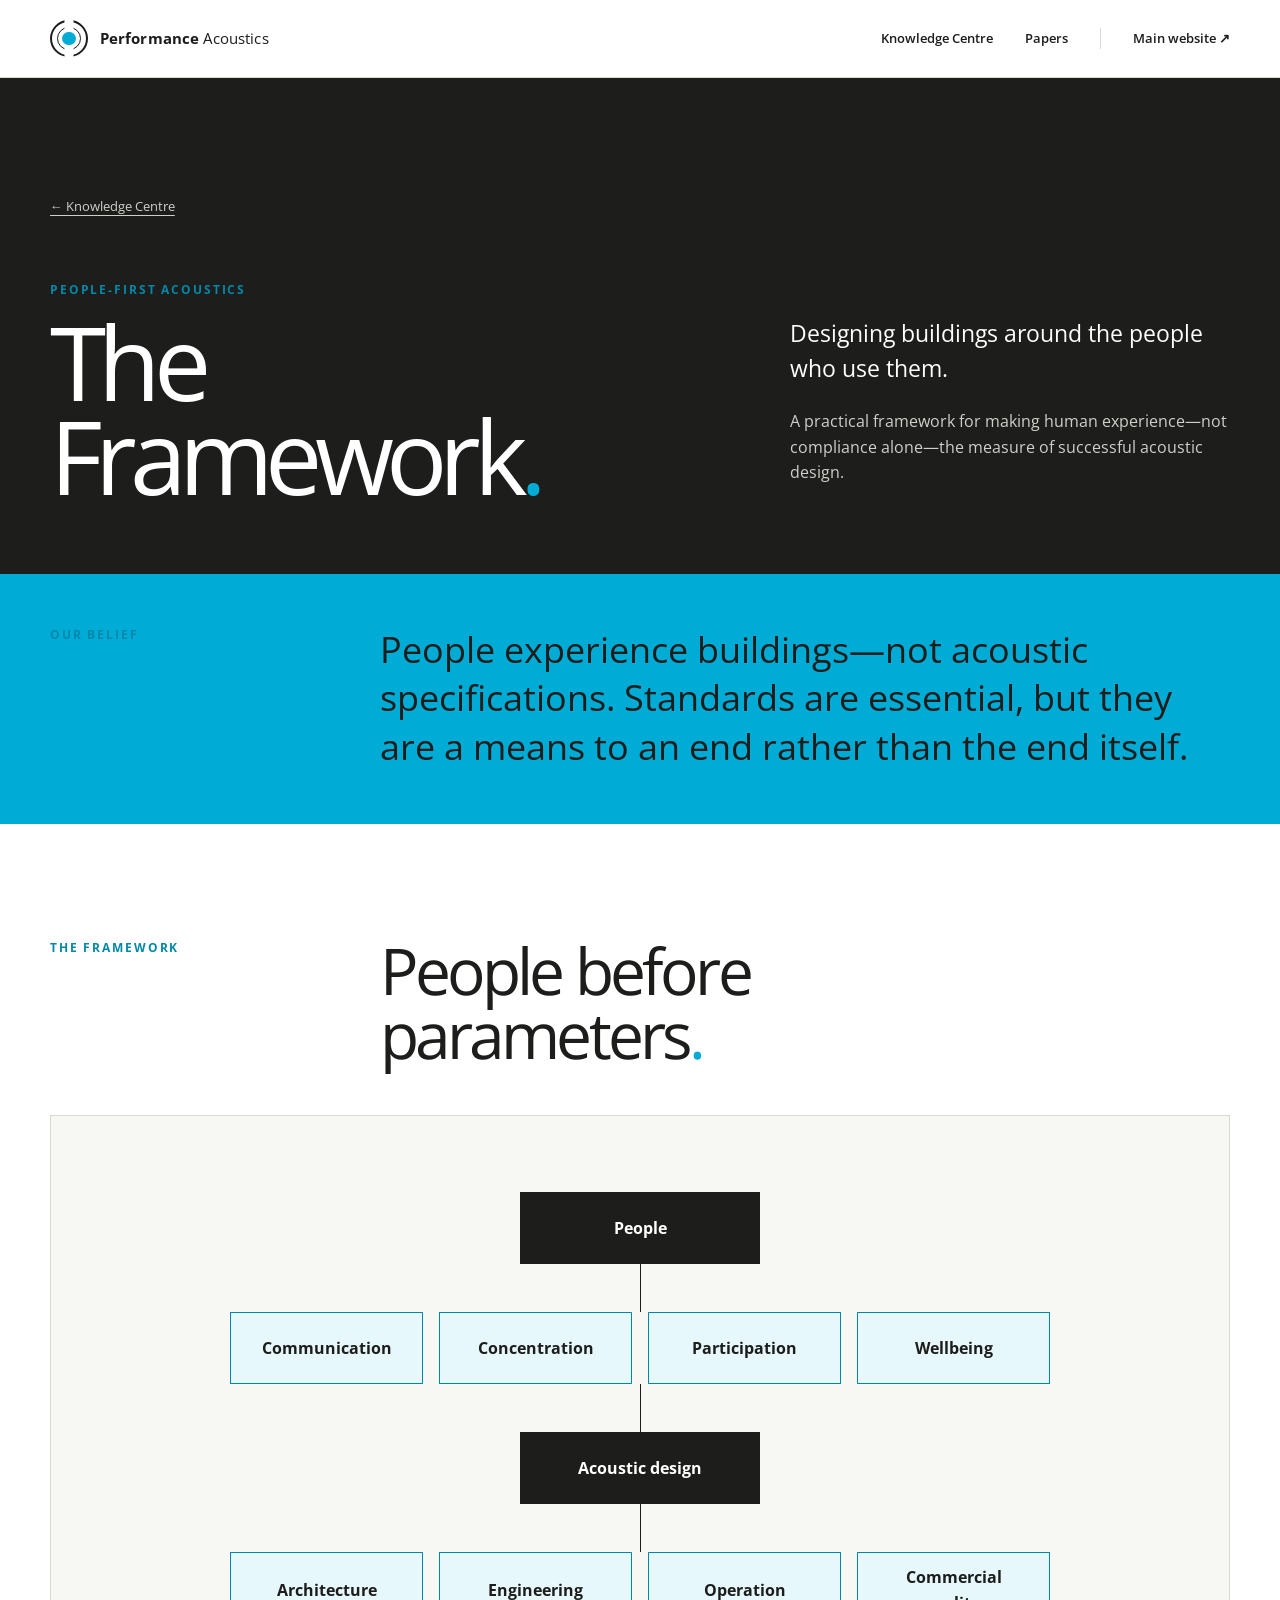
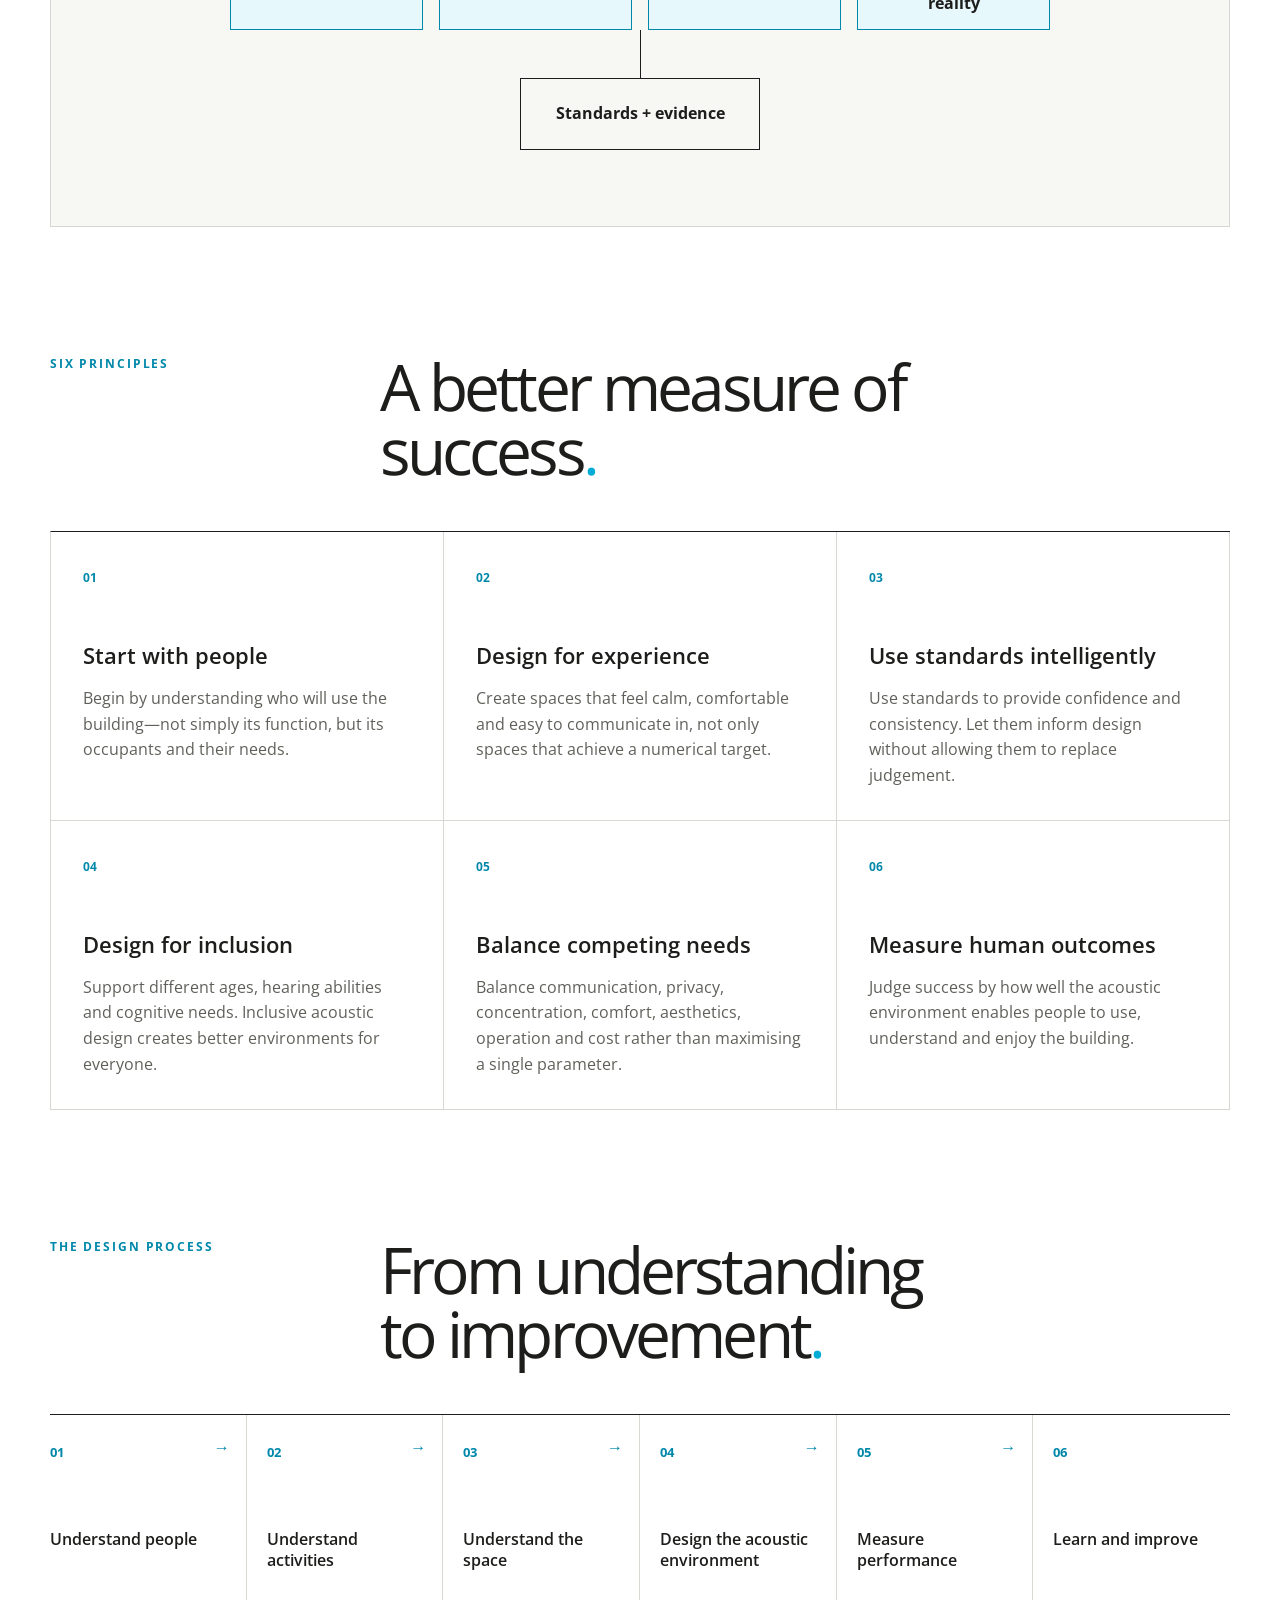
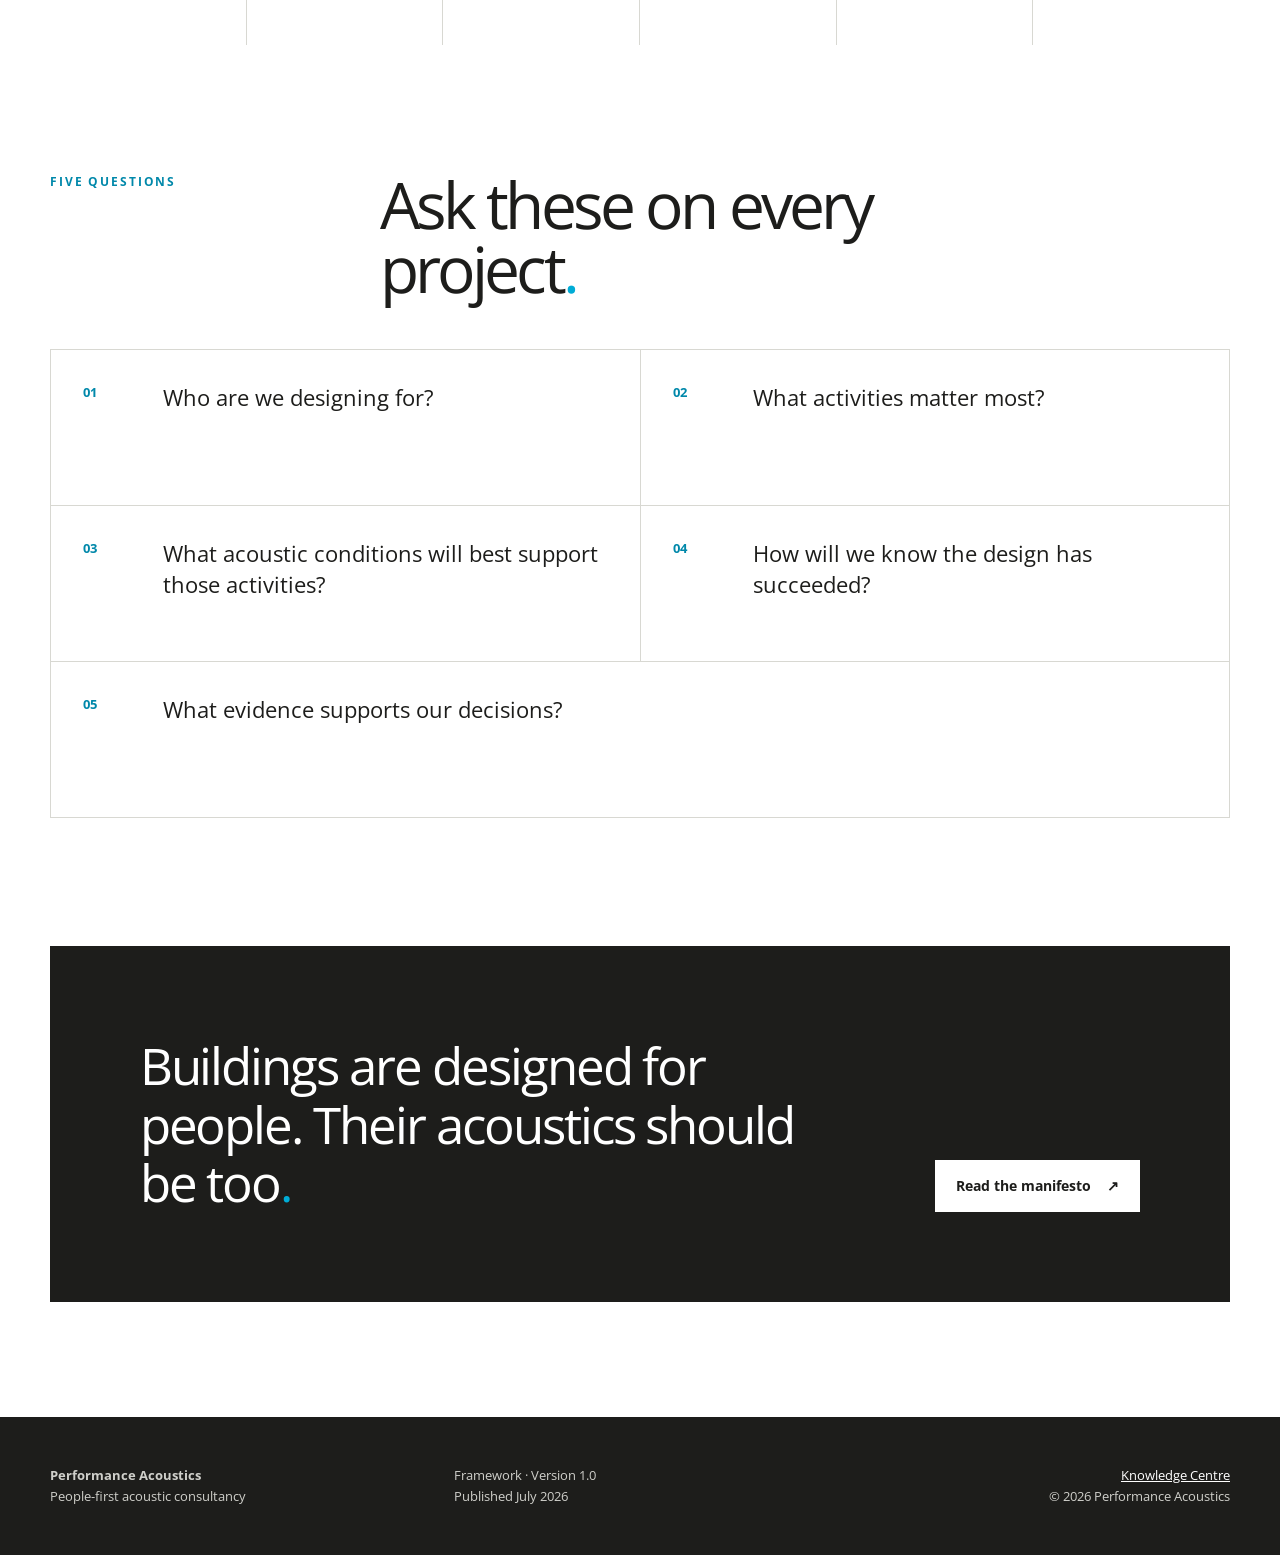
==== framework/index.html @ f6481c5f "Publish People-First Acoustics Framework" ====
<!doctype html>
<html lang="en-GB">
<head>
  <meta charset="utf-8">
  <meta name="viewport" content="width=device-width, initial-scale=1">
  <meta name="description" content="The People-First Acoustics Framework: a practical approach to designing acoustic environments around the people who use them.">
  <meta name="theme-color" content="#1d1d1b">
  <title>The People-First Acoustics Framework | Performance Acoustics</title>
  <link rel="preconnect" href="https://fonts.googleapis.com">
  <link rel="preconnect" href="https://fonts.gstatic.com" crossorigin>
  <link href="https://fonts.googleapis.com/css2?family=Open+Sans:wght@400;500;600;700&display=swap" rel="stylesheet">
  <link rel="stylesheet" href="../styles.css">
</head>
<body class="framework-page">
  <a class="skip-link" href="#main">Skip to content</a>
  <header class="site-header">
    <a class="brand" href="../" aria-label="Performance Acoustics Knowledge Centre home">
      <span class="brand-symbol" aria-hidden="true"><i></i></span>
      <span><strong>Performance</strong> Acoustics</span>
    </a>
    <nav aria-label="Primary navigation">
      <a href="../">Knowledge Centre</a>
      <a href="../#papers">Papers</a>
      <a class="external-link" href="https://performanceacoustics.com">Main website <span aria-hidden="true">↗</span></a>
    </nav>
  </header>

  <main id="main">
    <section class="framework-hero">
      <div class="wrap">
        <a class="breadcrumb" href="../">← Knowledge Centre</a>
        <div class="framework-hero-grid">
          <div>
            <p class="kicker">People-First Acoustics</p>
            <h1>The Framework<span class="accent-dot">.</span></h1>
          </div>
          <div class="framework-hero-copy">
            <p class="lead">Designing buildings around the people who use them.</p>
            <p>A practical framework for making human experience—not compliance alone—the measure of successful acoustic design.</p>
          </div>
        </div>
      </div>
    </section>

    <section class="belief-strip" aria-labelledby="belief-title">
      <div class="wrap">
        <p class="section-label" id="belief-title">Our belief</p>
        <p class="lead">People experience buildings—not acoustic specifications. Standards are essential, but they are a means to an end rather than the end itself.</p>
      </div>
    </section>

    <div class="framework-main wrap">
      <section class="framework-section" aria-labelledby="framework-map-title">
        <div class="framework-section-heading">
          <p class="section-label">The framework</p>
          <h2 id="framework-map-title">People before parameters<span class="accent-dot">.</span></h2>
        </div>
        <div class="framework-map" role="img" aria-label="People inform four human outcomes: communication, concentration, participation and wellbeing. Acoustic design aligns architecture, engineering and operation, supported by standards and evidence.">
          <div class="map-node primary">People</div>
          <div class="map-line"></div>
          <div class="map-outcomes">
            <div class="map-node">Communication</div>
            <div class="map-node">Concentration</div>
            <div class="map-node">Participation</div>
            <div class="map-node">Wellbeing</div>
          </div>
          <div class="map-line"></div>
          <div class="map-node primary">Acoustic design</div>
          <div class="map-line"></div>
          <div class="map-outcomes">
            <div class="map-node">Architecture</div>
            <div class="map-node">Engineering</div>
            <div class="map-node">Operation</div>
            <div class="map-node">Commercial reality</div>
          </div>
          <div class="map-line"></div>
          <div class="map-node evidence">Standards + evidence</div>
        </div>
      </section>

      <section class="framework-section" aria-labelledby="principles-title">
        <div class="framework-section-heading">
          <p class="section-label">Six principles</p>
          <h2 id="principles-title">A better measure of success<span class="accent-dot">.</span></h2>
        </div>
        <div class="principles-grid">
          <article class="principle"><span class="principle-number">01</span><h3>Start with people</h3><p>Begin by understanding who will use the building—not simply its function, but its occupants and their needs.</p></article>
          <article class="principle"><span class="principle-number">02</span><h3>Design for experience</h3><p>Create spaces that feel calm, comfortable and easy to communicate in, not only spaces that achieve a numerical target.</p></article>
          <article class="principle"><span class="principle-number">03</span><h3>Use standards intelligently</h3><p>Use standards to provide confidence and consistency. Let them inform design without allowing them to replace judgement.</p></article>
          <article class="principle"><span class="principle-number">04</span><h3>Design for inclusion</h3><p>Support different ages, hearing abilities and cognitive needs. Inclusive acoustic design creates better environments for everyone.</p></article>
          <article class="principle"><span class="principle-number">05</span><h3>Balance competing needs</h3><p>Balance communication, privacy, concentration, comfort, aesthetics, operation and cost rather than maximising a single parameter.</p></article>
          <article class="principle"><span class="principle-number">06</span><h3>Measure human outcomes</h3><p>Judge success by how well the acoustic environment enables people to use, understand and enjoy the building.</p></article>
        </div>
      </section>

      <section class="framework-section" aria-labelledby="process-title">
        <div class="framework-section-heading">
          <p class="section-label">The design process</p>
          <h2 id="process-title">From understanding to improvement<span class="accent-dot">.</span></h2>
        </div>
        <div class="process-list">
          <div class="process-step"><small>01</small><p>Understand people</p></div>
          <div class="process-step"><small>02</small><p>Understand activities</p></div>
          <div class="process-step"><small>03</small><p>Understand the space</p></div>
          <div class="process-step"><small>04</small><p>Design the acoustic environment</p></div>
          <div class="process-step"><small>05</small><p>Measure performance</p></div>
          <div class="process-step"><small>06</small><p>Learn and improve</p></div>
        </div>
      </section>

      <section class="framework-section" aria-labelledby="questions-title">
        <div class="framework-section-heading">
          <p class="section-label">Five questions</p>
          <h2 id="questions-title">Ask these on every project<span class="accent-dot">.</span></h2>
        </div>
        <div class="questions">
          <article class="question"><p>Who are we designing for?</p></article>
          <article class="question"><p>What activities matter most?</p></article>
          <article class="question"><p>What acoustic conditions will best support those activities?</p></article>
          <article class="question"><p>How will we know the design has succeeded?</p></article>
          <article class="question"><p>What evidence supports our decisions?</p></article>
        </div>
      </section>

      <section class="closing-callout">
        <blockquote>Buildings are designed for people. Their acoustics should be too<span class="accent-dot">.</span></blockquote>
        <a class="button button-light" href="../The-People-First-Acoustics-Manifesto.pdf">Read the manifesto <span aria-hidden="true">↗</span></a>
      </section>
    </div>
  </main>

  <footer class="site-footer">
    <div class="wrap footer-grid">
      <p><strong>Performance Acoustics</strong><br>People-first acoustic consultancy</p>
      <p>Framework · Version 1.0<br>Published July 2026</p>
      <p><a href="../">Knowledge Centre</a><br>© <span id="year">2026</span> Performance Acoustics</p>
    </div>
  </footer>
  <script>document.getElementById('year').textContent = new Date().getFullYear();</script>
</body>
</html>
---- styles.css ----
:root {
  --ink: #1d1d1b;
  --cyan: #00acd6;
  --cyan-dark: #0088aa;
  --paper: #f7f7f4;
  --white: #fff;
  --muted: #60605b;
  --line: #d8d8d2;
  --soft-cyan: #e7f8fc;
  --max: 1180px;
}

* { box-sizing: border-box; }
html { scroll-behavior: smooth; }
body { margin: 0; background: var(--paper); color: var(--ink); font-family: "Open Sans", Arial, sans-serif; line-height: 1.6; -webkit-font-smoothing: antialiased; }
a { color: inherit; }
a:focus-visible { outline: 3px solid var(--cyan); outline-offset: 4px; }
.skip-link { position: fixed; z-index: 20; top: .75rem; left: .75rem; padding: .65rem 1rem; background: var(--white); transform: translateY(-200%); }
.skip-link:focus { transform: none; }
.wrap { width: min(calc(100% - 3rem), var(--max)); margin-inline: auto; }
.accent-dot { color: var(--cyan); }
.kicker, .section-label { margin: 0 0 1rem; color: var(--cyan-dark); font-size: .73rem; font-weight: 700; letter-spacing: .16em; text-transform: uppercase; }
.section-label-light { color: #5ee4ff; }
.lead { font-size: clamp(1.15rem, 2vw, 1.45rem); line-height: 1.5; }

.site-header { display: flex; align-items: center; justify-content: space-between; gap: 2rem; min-height: 78px; padding: 0 max(1.5rem, calc((100vw - var(--max)) / 2)); background: var(--white); border-bottom: 1px solid var(--line); }
.brand { display: inline-flex; align-items: center; gap: .75rem; font-size: .95rem; letter-spacing: .01em; text-decoration: none; }
.brand-symbol { position: relative; display: block; width: 2.35rem; height: 2.35rem; border: 2px solid var(--ink); border-radius: 50%; }
.brand-symbol::before, .brand-symbol::after { content: ""; position: absolute; border: 1px solid var(--ink); border-radius: 50%; inset: 5px; }
.brand-symbol::after { inset: 10px; background: var(--cyan); border: 0; }
.brand-symbol i { position: absolute; left: 50%; top: -4px; bottom: -4px; width: 9px; background: var(--white); transform: translateX(-50%); }
.site-header nav { display: flex; align-items: center; gap: 2rem; font-size: .84rem; font-weight: 600; }
.site-header nav a { text-decoration: none; }
.site-header nav a:hover { color: var(--cyan-dark); }
.external-link { padding-left: 2rem; border-left: 1px solid var(--line); }

.home-hero { position: relative; overflow: hidden; min-height: 610px; padding: clamp(5rem, 10vw, 9rem) max(1.5rem, calc((100vw - var(--max)) / 2)); background: var(--ink); color: var(--white); }
.hero-grid { position: relative; z-index: 2; display: grid; grid-template-columns: 1.15fr .85fr; align-items: end; gap: clamp(3rem, 8vw, 9rem); }
.home-hero .kicker { color: #5ee4ff; }
.home-hero h1 { margin: 0; font-size: clamp(4rem, 9vw, 8.6rem); font-weight: 400; letter-spacing: -.075em; line-height: .88; }
.hero-intro { max-width: 34rem; padding-bottom: .5rem; color: #cfcfca; }
.hero-intro .lead { color: var(--white); }
.sound-rings { position: absolute; right: -15rem; top: 50%; width: 42rem; height: 42rem; transform: translateY(-50%); opacity: .18; }
.sound-rings i { position: absolute; inset: 0; border: 1px solid var(--cyan); border-radius: 50%; }
.sound-rings i:nth-child(2) { inset: 5rem; }.sound-rings i:nth-child(3) { inset: 10rem; }.sound-rings i:nth-child(4) { inset: 15rem; background: var(--cyan); }

.statement-section, .papers-section { padding-block: clamp(5rem, 10vw, 9rem); }
.statement-grid { display: grid; grid-template-columns: .95fr 1.05fr; gap: clamp(3rem, 9vw, 10rem); align-items: start; }
.statement-grid h2, .section-heading-row h2 { margin: 0; font-size: clamp(3rem, 6vw, 5.8rem); font-weight: 400; letter-spacing: -.065em; line-height: .96; }
.statement-grid > div { max-width: 37rem; }

.section-dark { background: var(--ink); color: var(--white); }
.framework-promo { overflow: hidden; padding-block: clamp(5rem, 9vw, 8rem); }
.framework-promo-grid { display: grid; grid-template-columns: 1fr 1fr; gap: clamp(3rem, 8vw, 8rem); align-items: center; }
.framework-promo h2 { margin: 0 0 1.5rem; font-size: clamp(2.8rem, 5.5vw, 5.1rem); font-weight: 400; letter-spacing: -.06em; line-height: .96; }
.framework-promo .lead { max-width: 34rem; color: #d4d4cf; }
.button { display: inline-flex; align-items: center; gap: 1rem; margin-top: 1.25rem; padding: .9rem 1.25rem; border: 1px solid var(--ink); background: var(--ink); color: var(--white); font-size: .86rem; font-weight: 700; text-decoration: none; transition: .18s ease; }
.button:hover { background: var(--cyan); border-color: var(--cyan); color: var(--ink); }
.button-light { border-color: var(--white); background: var(--white); color: var(--ink); }
.mini-framework { display: flex; flex-direction: column; align-items: center; min-height: 390px; justify-content: center; }
.mini-person, .mini-evidence { display: grid; place-items: center; min-width: 12rem; min-height: 4rem; border: 1px solid var(--cyan); font-weight: 700; text-transform: uppercase; letter-spacing: .12em; font-size: .75rem; }
.mini-person { background: var(--cyan); color: var(--ink); }
.mini-line { width: 1px; height: 3rem; background: var(--cyan); }
.mini-outcomes { display: grid; grid-template-columns: 1fr 1fr; gap: 1px; background: var(--cyan); border: 1px solid var(--cyan); }
.mini-outcomes span { display: grid; min-width: 10rem; min-height: 4.5rem; place-items: center; padding: .5rem; background: var(--ink); font-size: .8rem; }

.section-heading-row { display: grid; grid-template-columns: 1fr .65fr; align-items: end; gap: 3rem; margin-bottom: 4rem; }
.section-heading-row > p { margin: 0; color: var(--muted); }
.paper-card { display: grid; grid-template-columns: .75fr 1.25fr; min-height: 610px; background: var(--white); border: 1px solid var(--line); }
.paper-cover { position: relative; display: flex; flex-direction: column; min-height: 100%; padding: clamp(2rem, 4vw, 3.5rem); background: #f2f2ed; border-right: 1px solid var(--line); }
.paper-series { font-size: .68rem; font-weight: 700; letter-spacing: .16em; text-transform: uppercase; }
.paper-number { margin-top: clamp(4rem, 8vw, 7rem); color: var(--cyan); font-size: clamp(4rem, 8vw, 7rem); font-weight: 400; line-height: 1; }
.paper-cover-title { margin-top: 1.5rem; font-size: clamp(1.6rem, 3vw, 2.6rem); line-height: 1.08; }
.paper-cover-meta { margin-top: auto; color: var(--muted); font-size: .75rem; }
.publisher-mark { position: absolute; right: 2.5rem; bottom: 2.9rem; display: grid; width: 1.8rem; height: 1.8rem; place-items: center; border: 1px solid var(--ink); border-radius: 50%; }
.publisher-mark i { width: .45rem; height: .45rem; background: var(--cyan); border-radius: 50%; }
.paper-copy { display: flex; flex-direction: column; align-items: flex-start; justify-content: center; padding: clamp(2.5rem, 7vw, 7rem); }
.paper-copy h3 { max-width: 12ch; margin: 0 0 1.5rem; font-size: clamp(2.4rem, 5vw, 4.8rem); font-weight: 400; letter-spacing: -.06em; line-height: .98; }
.paper-copy p { max-width: 39rem; color: var(--muted); }
.paper-copy .lead { color: var(--ink); }
.coming-row { display: grid; grid-template-columns: repeat(3, 1fr); margin-top: 2rem; border-top: 1px solid var(--ink); }
.coming-row article { min-height: 180px; padding: 1.5rem 1.5rem 1.5rem 0; border-right: 1px solid var(--line); }
.coming-row article + article { padding-left: 1.5rem; }
.coming-row article:last-child { border-right: 0; }
.coming-row span { color: var(--cyan-dark); font-size: .78rem; font-weight: 700; }
.coming-row p { max-width: 16rem; margin: 2.6rem 0 .5rem; font-size: 1.15rem; line-height: 1.3; }
.coming-row small { color: var(--muted); }

.site-footer { padding-block: 3rem; background: var(--ink); color: #cfcfca; font-size: .82rem; }
.footer-grid { display: grid; grid-template-columns: 1fr 1fr 1fr; gap: 2rem; }
.footer-grid p { margin: 0; }.footer-grid p:last-child { text-align: right; }.footer-grid a { color: var(--white); }

/* Framework */
.framework-page { background: var(--white); }
.framework-hero { padding: clamp(4.5rem, 9vw, 8rem) 0 4.5rem; background: var(--ink); color: var(--white); }
.breadcrumb { display: inline-block; margin-bottom: 4rem; color: #cfcfca; font-size: .8rem; text-underline-offset: .3em; }
.framework-hero-grid { display: grid; grid-template-columns: 1.2fr .8fr; gap: 5rem; align-items: end; }
.framework-hero h1 { max-width: 12ch; margin: 0; font-size: clamp(3.6rem, 8vw, 7.8rem); font-weight: 400; letter-spacing: -.075em; line-height: .91; }
.framework-hero-copy { max-width: 31rem; color: #cfcfca; }
.framework-hero-copy .lead { color: var(--white); }
.belief-strip { padding-block: 3.25rem; background: var(--cyan); color: var(--ink); }
.belief-strip .wrap { display: grid; grid-template-columns: .35fr 1fr; gap: 2rem; align-items: start; }
.belief-strip p { margin: 0; }.belief-strip .lead { max-width: 54rem; font-size: clamp(1.4rem, 3vw, 2.25rem); line-height: 1.35; }
.framework-main { padding-block: clamp(4.5rem, 9vw, 8rem); }
.framework-section { margin-bottom: clamp(5rem, 10vw, 9rem); }
.framework-section-heading { display: grid; grid-template-columns: .35fr 1fr; gap: 2rem; margin-bottom: 3rem; }
.framework-section-heading h2 { max-width: 16ch; margin: 0; font-size: clamp(2.6rem, 5vw, 4.8rem); font-weight: 400; letter-spacing: -.06em; line-height: 1; }
.framework-map { display: grid; justify-items: center; padding: clamp(2rem, 6vw, 5rem); border: 1px solid var(--line); background: var(--paper); }
.map-node { display: grid; min-height: 4.5rem; place-items: center; padding: .75rem 1.5rem; border: 1px solid var(--ink); text-align: center; font-weight: 700; }
.map-node.primary { min-width: 15rem; background: var(--ink); color: var(--white); }
.map-node.evidence { min-width: 15rem; }
.map-line { width: 1px; height: 3rem; background: var(--ink); }
.map-outcomes { display: grid; grid-template-columns: repeat(4, 1fr); width: 100%; max-width: 820px; gap: 1rem; }
.map-outcomes .map-node { border-color: var(--cyan-dark); background: var(--soft-cyan); }
.principles-grid { display: grid; grid-template-columns: repeat(3, 1fr); border-top: 1px solid var(--ink); border-left: 1px solid var(--line); }
.principle { min-height: 270px; padding: 2rem; border-right: 1px solid var(--line); border-bottom: 1px solid var(--line); }
.principle-number { color: var(--cyan-dark); font-size: .75rem; font-weight: 700; }
.principle h3 { margin: 3rem 0 .75rem; font-size: 1.4rem; font-weight: 600; }
.principle p { margin: 0; color: var(--muted); }
.process-list { display: grid; grid-template-columns: repeat(6, 1fr); border-top: 1px solid var(--ink); }
.process-step { position: relative; min-height: 230px; padding: 1.5rem 1.25rem 1.5rem 0; border-right: 1px solid var(--line); }
.process-step + .process-step { padding-left: 1.25rem; }
.process-step:last-child { border-right: 0; }
.process-step small { color: var(--cyan-dark); font-weight: 700; }
.process-step p { margin: 4rem 0 0; font-weight: 600; line-height: 1.35; }
.process-step:not(:last-child)::after { content: "→"; position: absolute; top: 1.25rem; right: 1rem; color: var(--cyan-dark); }
.questions { counter-reset: question; display: grid; grid-template-columns: 1fr 1fr; gap: 1px; background: var(--line); border: 1px solid var(--line); }
.question { counter-increment: question; display: grid; grid-template-columns: 4rem 1fr; gap: 1rem; min-height: 155px; padding: 2rem; background: var(--white); align-items: start; }
.question::before { content: "0" counter(question); color: var(--cyan-dark); font-size: .8rem; font-weight: 700; }
.question p { margin: 0; font-size: clamp(1.1rem, 2vw, 1.4rem); line-height: 1.4; }
.question:last-child { grid-column: 1 / -1; }
.closing-callout { display: grid; grid-template-columns: 1fr .4fr; gap: 4rem; padding: clamp(3rem, 7vw, 6rem); background: var(--ink); color: var(--white); align-items: end; }
.closing-callout blockquote { margin: 0; font-size: clamp(2rem, 4vw, 4rem); line-height: 1.15; letter-spacing: -.04em; }
.closing-callout .button { justify-self: end; }

@media (max-width: 820px) {
  .site-header { align-items: flex-start; flex-direction: column; padding-block: 1.2rem; }
  .site-header nav { width: 100%; gap: 1.2rem; }.external-link { margin-left: auto; padding-left: 1.2rem; }
  .hero-grid, .statement-grid, .framework-promo-grid, .section-heading-row, .paper-card, .framework-hero-grid, .belief-strip .wrap, .framework-section-heading, .closing-callout { grid-template-columns: 1fr; }
  .home-hero { min-height: 560px; }.sound-rings { right: -26rem; }
  .mini-framework { min-height: 330px; }
  .paper-cover { min-height: 570px; border-right: 0; border-bottom: 1px solid var(--line); }
  .principles-grid { grid-template-columns: 1fr 1fr; }
  .process-list { grid-template-columns: 1fr 1fr; }
  .process-step { border-bottom: 1px solid var(--line); }
  .map-outcomes { grid-template-columns: 1fr 1fr; }
  .closing-callout .button { justify-self: start; }
}

@media (max-width: 560px) {
  .wrap { width: min(calc(100% - 2rem), var(--max)); }
  .site-header nav { flex-wrap: wrap; }.external-link { width: 100%; margin-left: 0; padding: .75rem 0 0; border-left: 0; border-top: 1px solid var(--line); }
  .home-hero h1 { font-size: 3.7rem; }
  .coming-row, .footer-grid, .principles-grid, .process-list, .questions { grid-template-columns: 1fr; }
  .coming-row article { min-height: auto; padding: 1.5rem 0; border-right: 0; border-bottom: 1px solid var(--line); }.coming-row article + article { padding-left: 0; }
  .footer-grid p:last-child { text-align: left; }
  .mini-outcomes { grid-template-columns: 1fr; }
  .mini-outcomes span { min-width: 13rem; }
  .map-outcomes { grid-template-columns: 1fr; }
  .question:last-child { grid-column: auto; }
}

@media (prefers-reduced-motion: reduce) { html { scroll-behavior: auto; } *, *::before, *::after { transition: none !important; } }
@media print { .site-header, .site-footer, .button, .breadcrumb { display: none; } .framework-hero, .belief-strip, .closing-callout { print-color-adjust: exact; -webkit-print-color-adjust: exact; } }
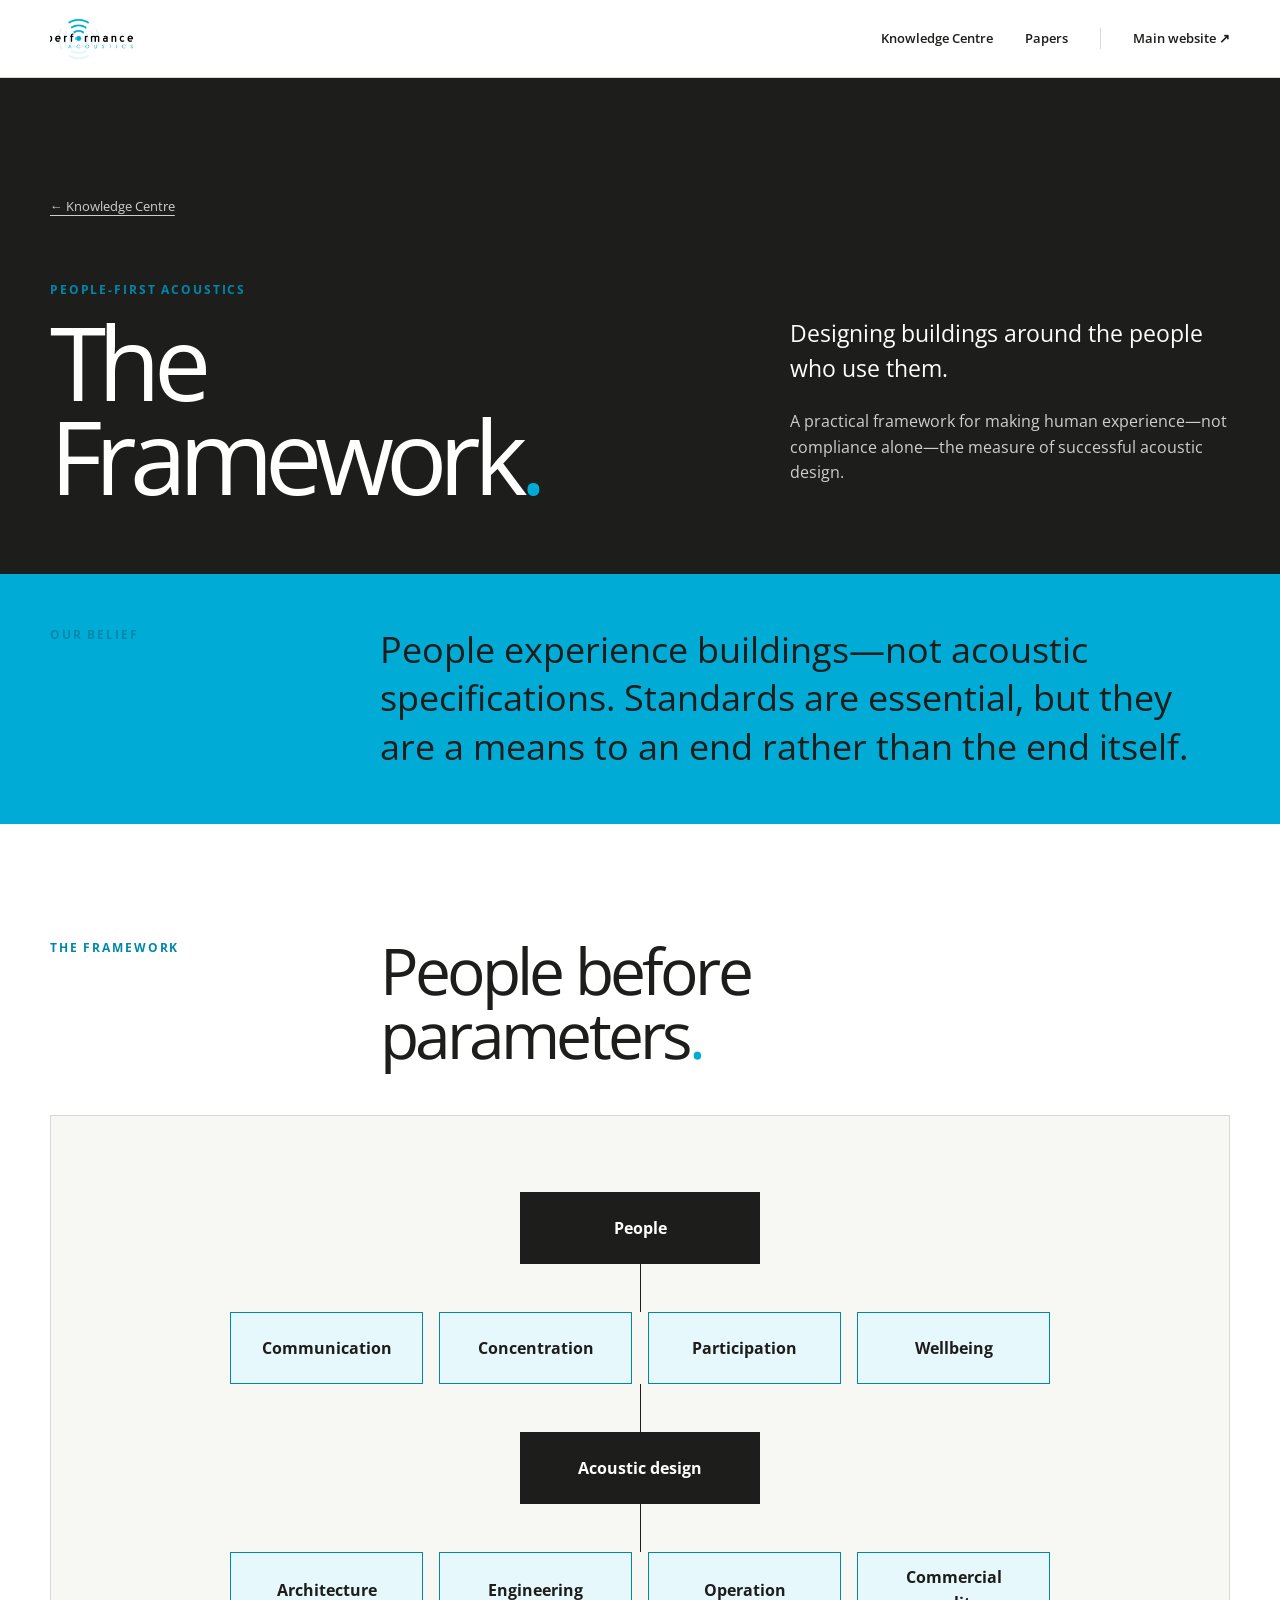
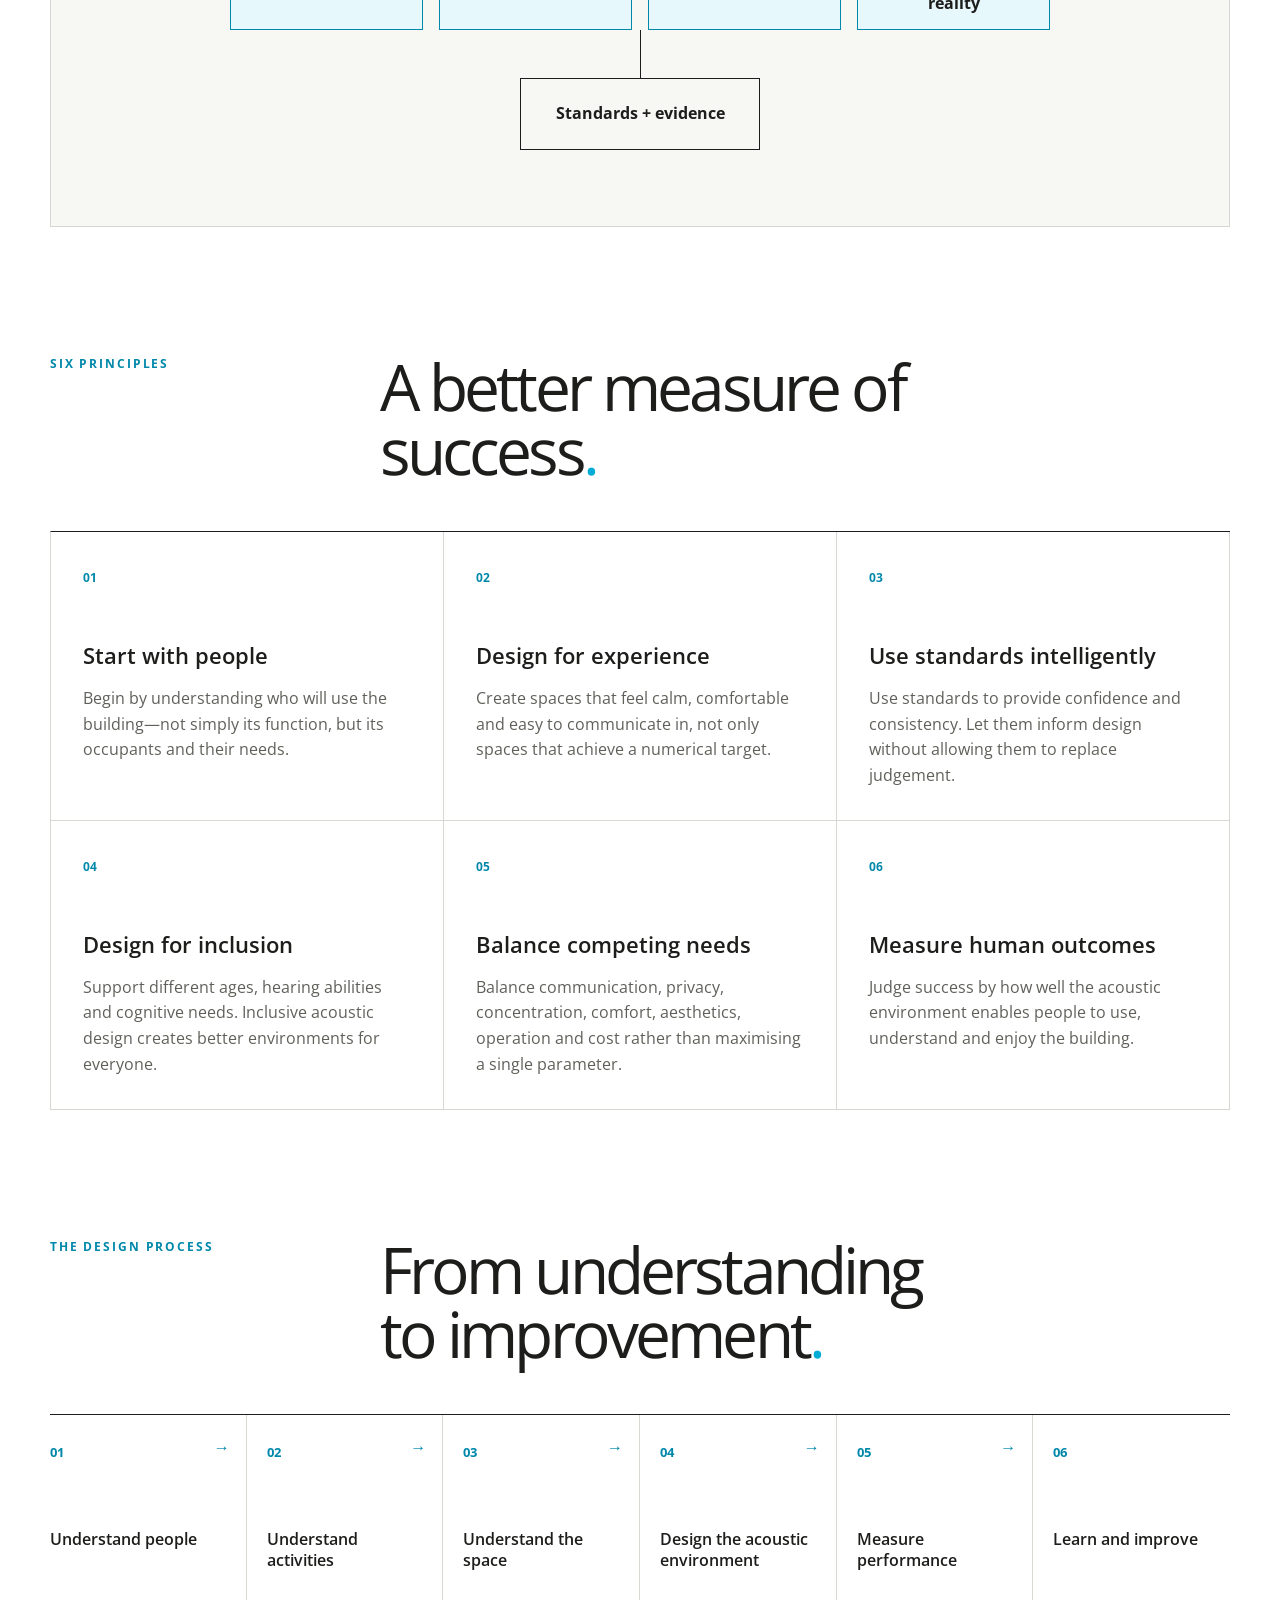
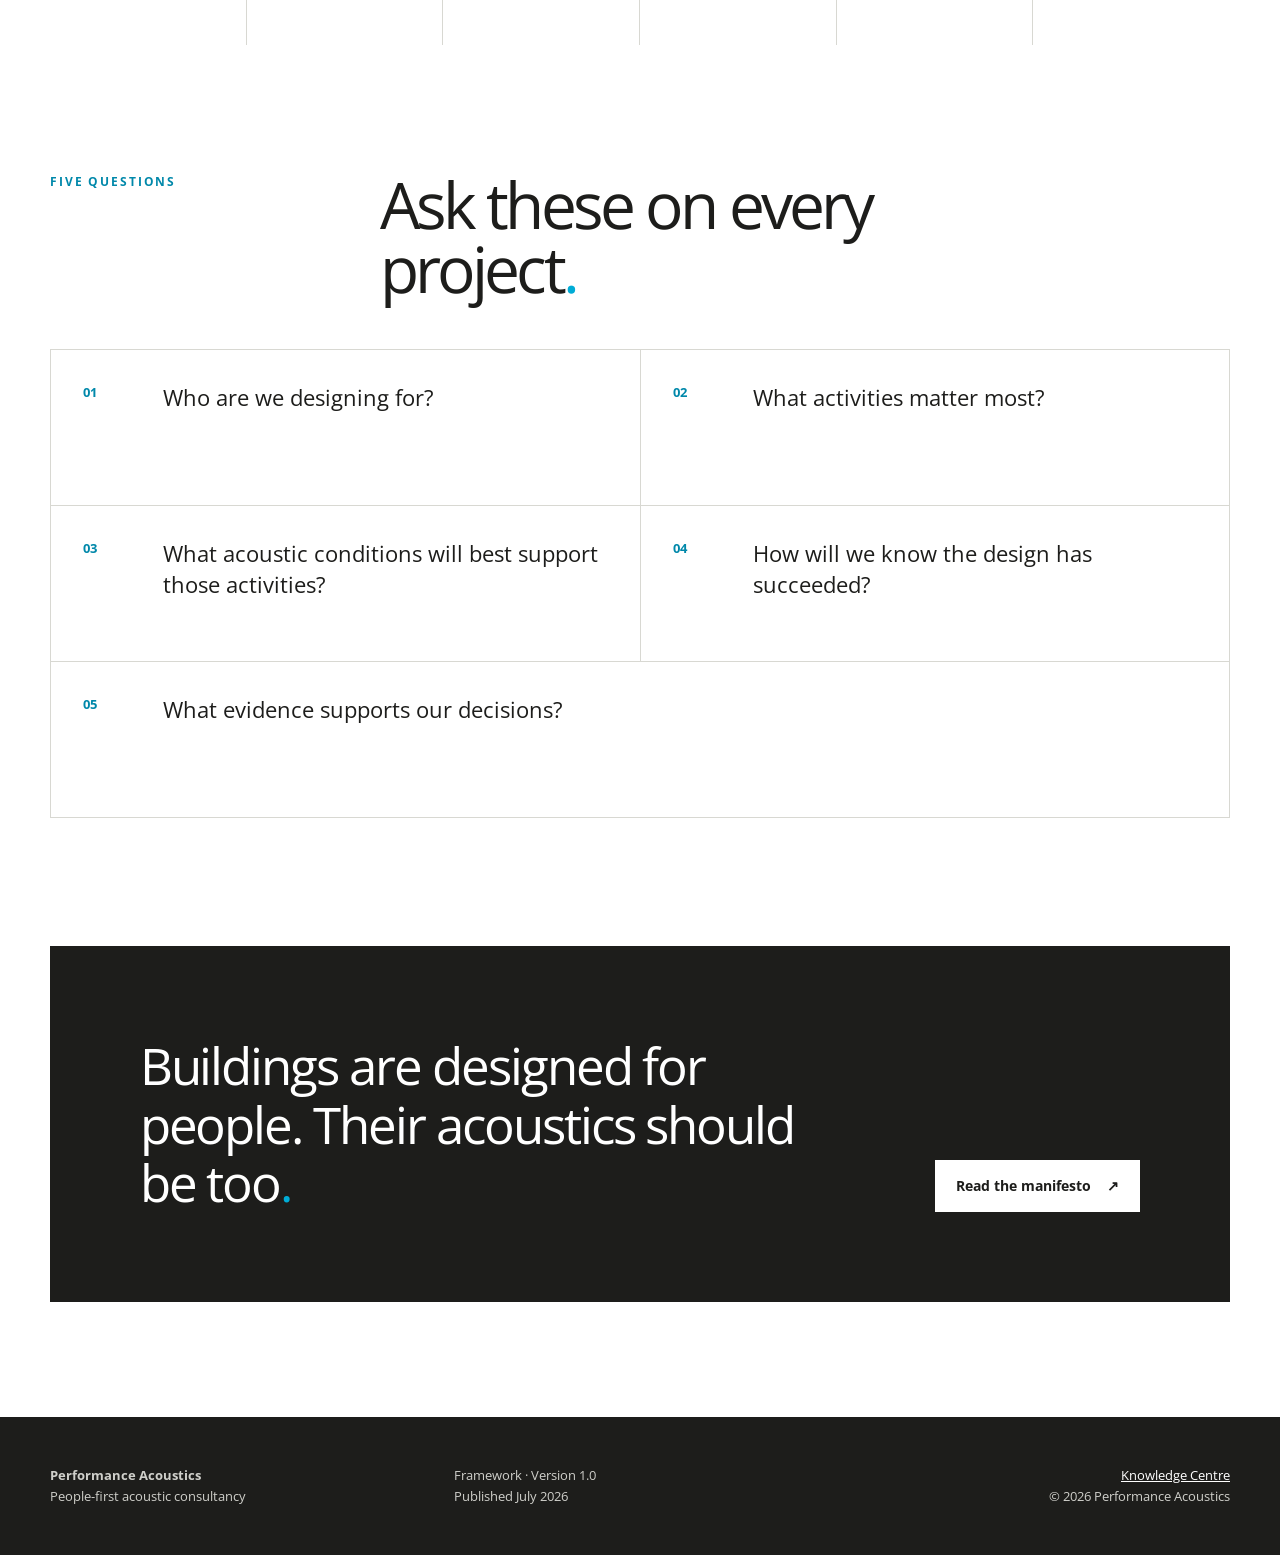
==== commit 3ee9f13b: "Use official logo on framework page" ====
--- a/framework/index.html
+++ b/framework/index.html
@@ -15,8 +15,7 @@
   <a class="skip-link" href="#main">Skip to content</a>
   <header class="site-header">
     <a class="brand" href="../" aria-label="Performance Acoustics Knowledge Centre home">
-      <span class="brand-symbol" aria-hidden="true"><i></i></span>
-      <span><strong>Performance</strong> Acoustics</span>
+      <img src="../assets/performance-acoustics-logo.png" alt="Performance Acoustics">
     </a>
     <nav aria-label="Primary navigation">
       <a href="../">Knowledge Centre</a>
--- a/styles.css
+++ b/styles.css
@@ -24,11 +24,8 @@
 .lead { font-size: clamp(1.15rem, 2vw, 1.45rem); line-height: 1.5; }
 
 .site-header { display: flex; align-items: center; justify-content: space-between; gap: 2rem; min-height: 78px; padding: 0 max(1.5rem, calc((100vw - var(--max)) / 2)); background: var(--white); border-bottom: 1px solid var(--line); }
-.brand { display: inline-flex; align-items: center; gap: .75rem; font-size: .95rem; letter-spacing: .01em; text-decoration: none; }
-.brand-symbol { position: relative; display: block; width: 2.35rem; height: 2.35rem; border: 2px solid var(--ink); border-radius: 50%; }
-.brand-symbol::before, .brand-symbol::after { content: ""; position: absolute; border: 1px solid var(--ink); border-radius: 50%; inset: 5px; }
-.brand-symbol::after { inset: 10px; background: var(--cyan); border: 0; }
-.brand-symbol i { position: absolute; left: 50%; top: -4px; bottom: -4px; width: 9px; background: var(--white); transform: translateX(-50%); }
+.brand { display: inline-flex; align-items: center; text-decoration: none; }
+.brand img { display: block; width: auto; height: 50px; }
 .site-header nav { display: flex; align-items: center; gap: 2rem; font-size: .84rem; font-weight: 600; }
 .site-header nav a { text-decoration: none; }
 .site-header nav a:hover { color: var(--cyan-dark); }
@@ -150,6 +147,7 @@
 @media (max-width: 560px) {
   .wrap { width: min(calc(100% - 2rem), var(--max)); }
   .site-header nav { flex-wrap: wrap; }.external-link { width: 100%; margin-left: 0; padding: .75rem 0 0; border-left: 0; border-top: 1px solid var(--line); }
+  .brand img { height: 45px; }
   .home-hero h1 { font-size: 3.7rem; }
   .coming-row, .footer-grid, .principles-grid, .process-list, .questions { grid-template-columns: 1fr; }
   .coming-row article { min-height: auto; padding: 1.5rem 0; border-right: 0; border-bottom: 1px solid var(--line); }.coming-row article + article { padding-left: 0; }
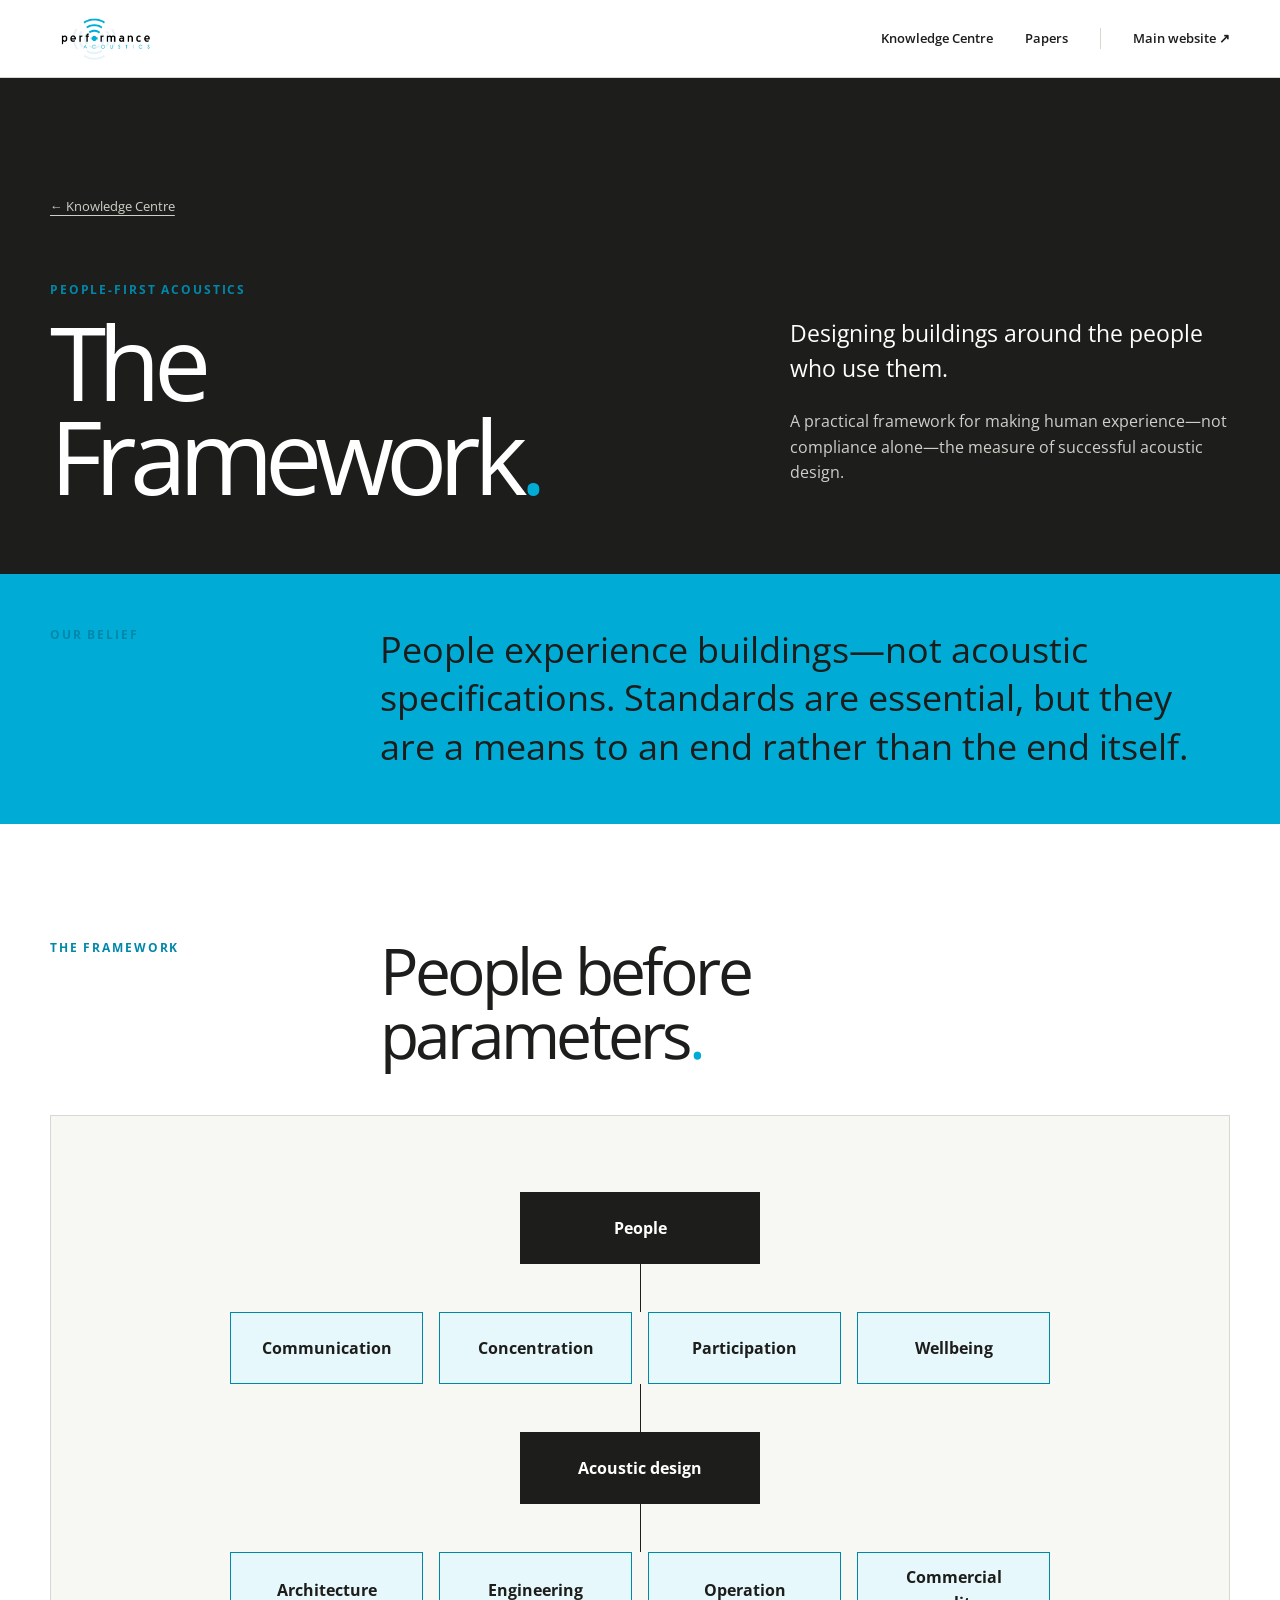
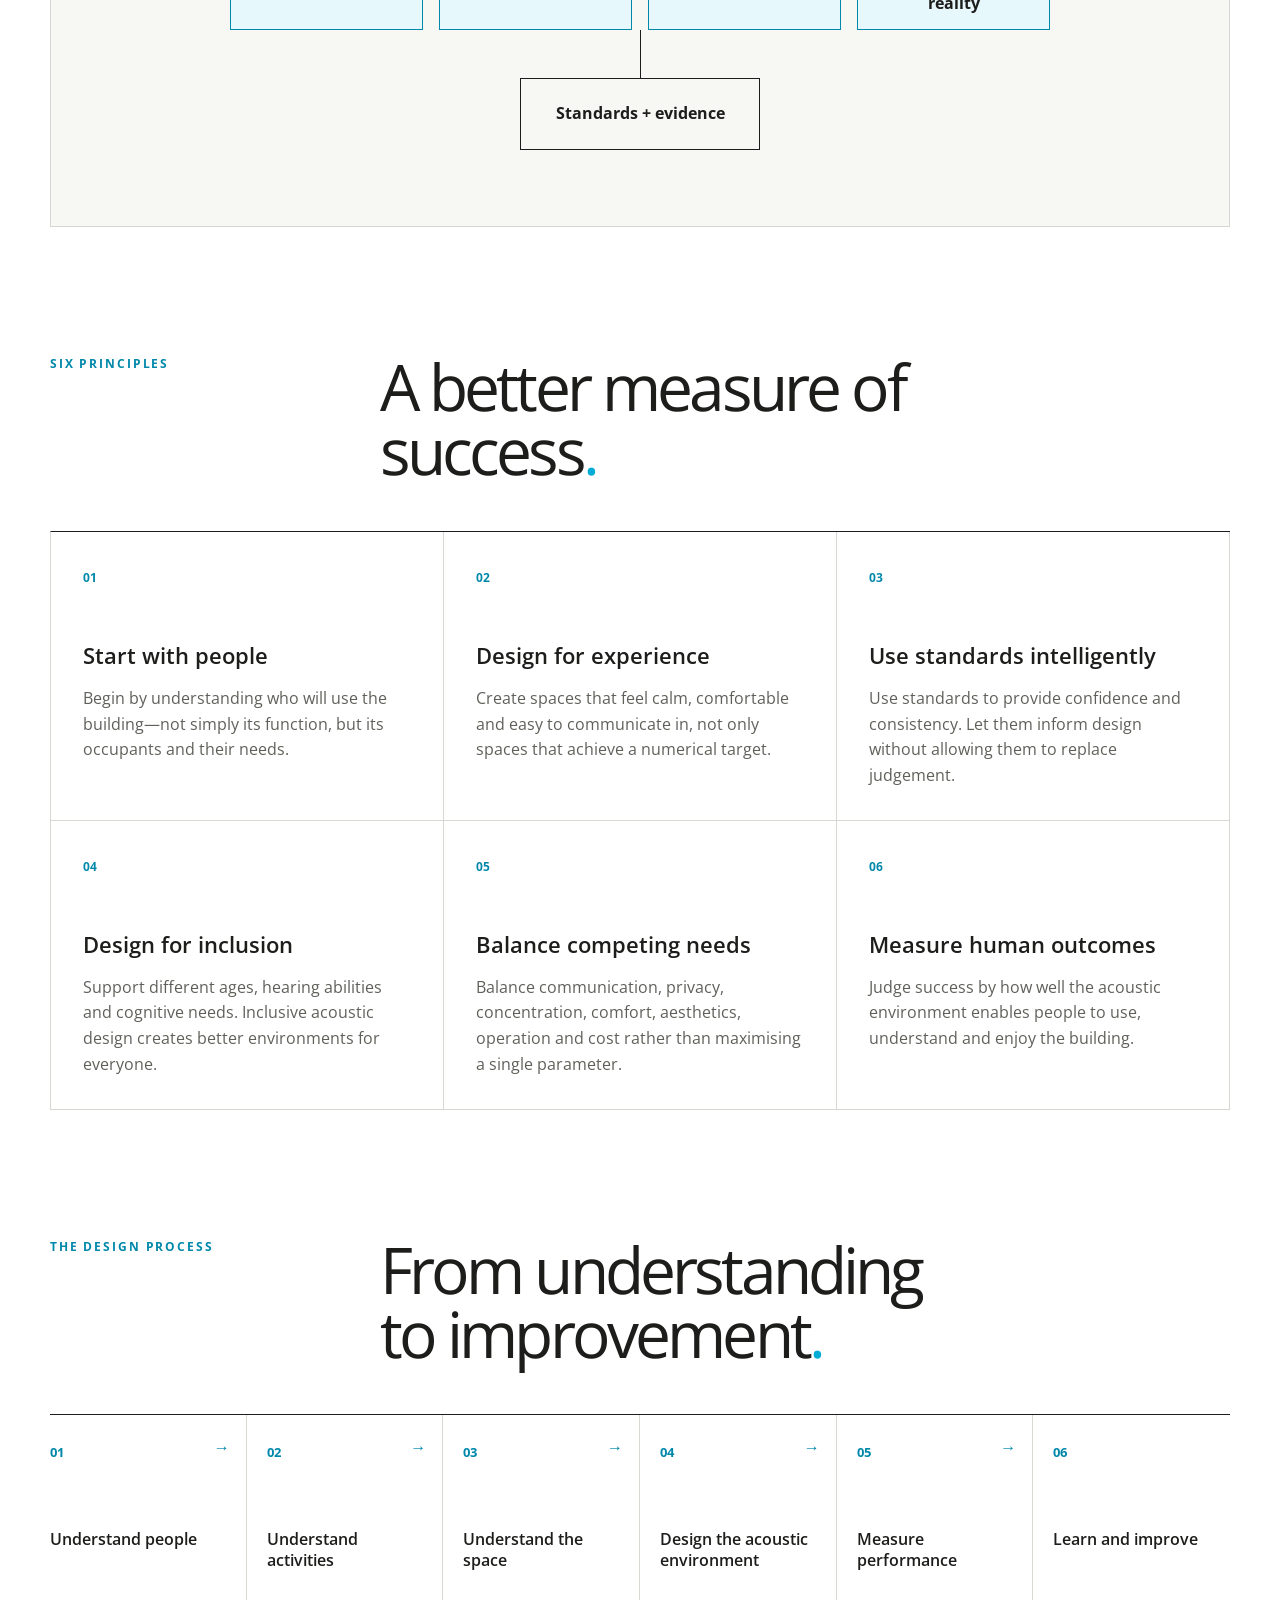
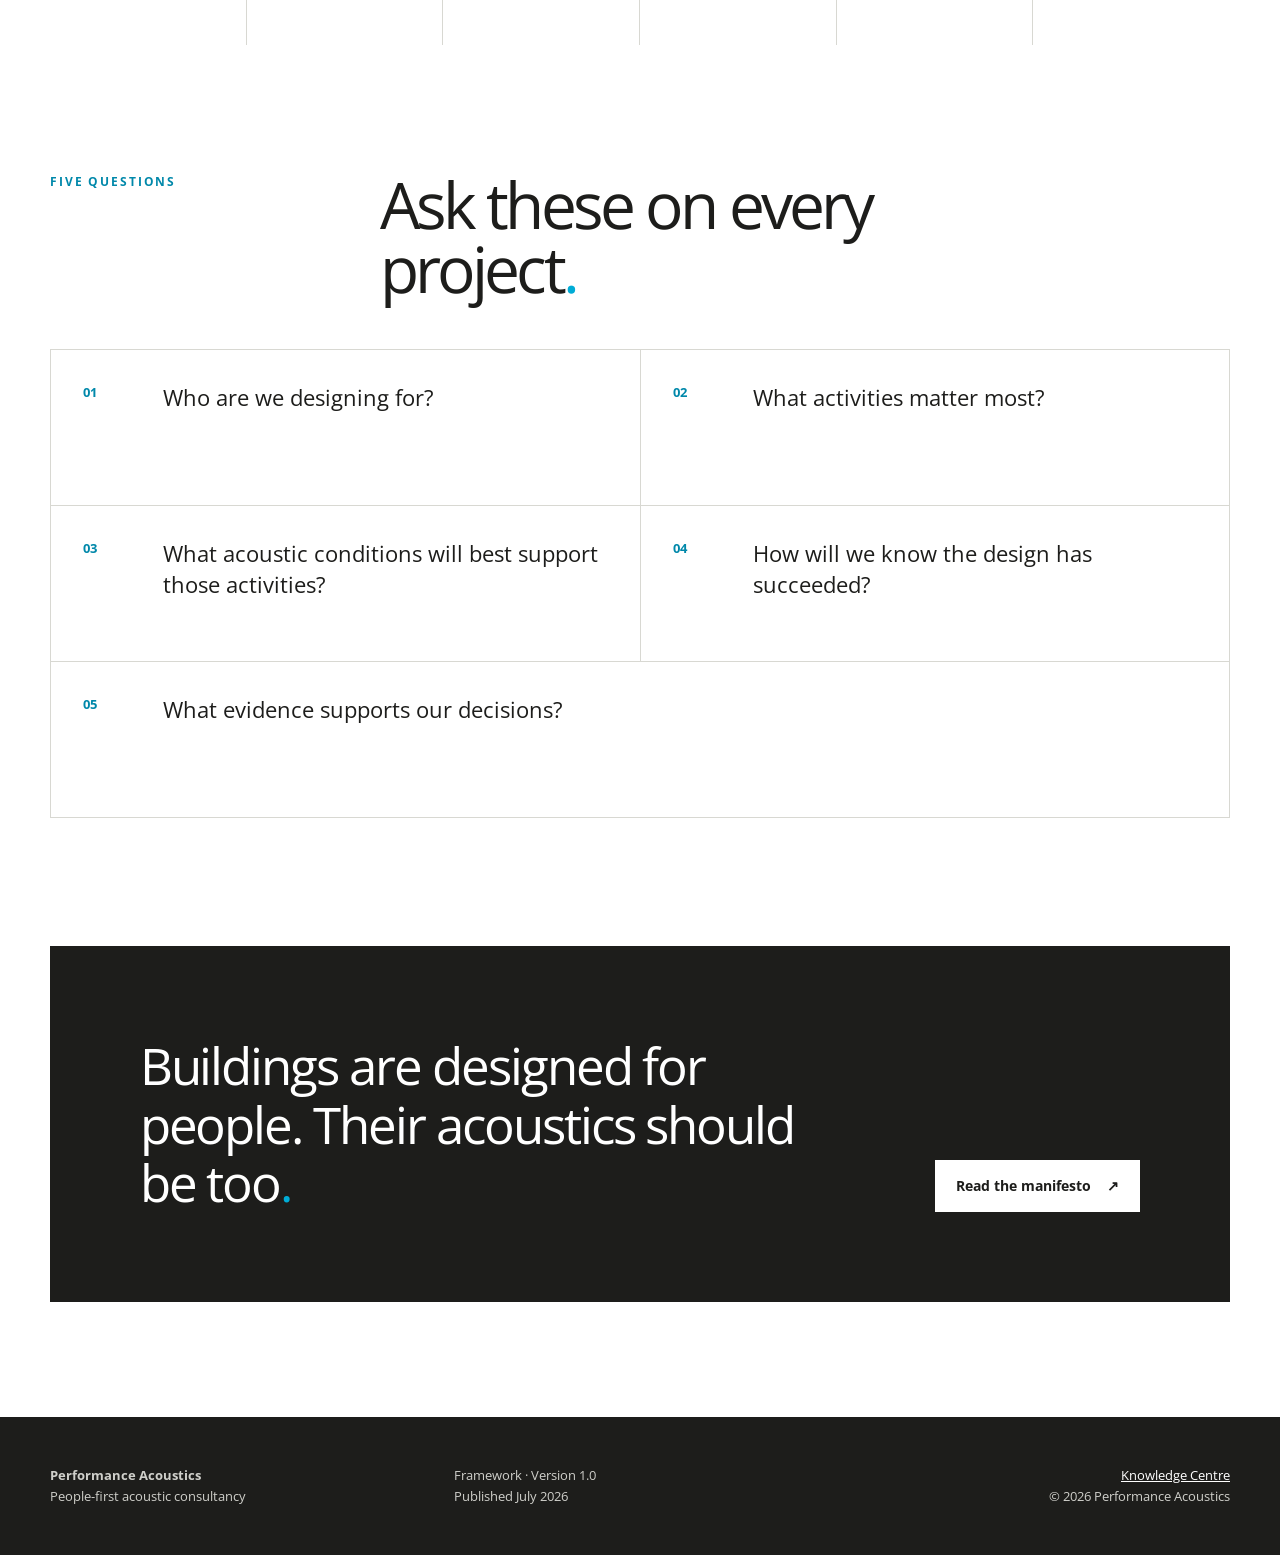
==== commit e1fa74c1: "Refresh corrected logo on framework" ====
--- a/framework/index.html
+++ b/framework/index.html
@@ -15,7 +15,7 @@
   <a class="skip-link" href="#main">Skip to content</a>
   <header class="site-header">
     <a class="brand" href="../" aria-label="Performance Acoustics Knowledge Centre home">
-      <img src="../assets/performance-acoustics-logo.png" alt="Performance Acoustics">
+      <img src="../assets/performance-acoustics-logo.png?v=2" alt="Performance Acoustics">
     </a>
     <nav aria-label="Primary navigation">
       <a href="../">Knowledge Centre</a>
--- a/styles.css
+++ b/styles.css
@@ -25,7 +25,7 @@
 
 .site-header { display: flex; align-items: center; justify-content: space-between; gap: 2rem; min-height: 78px; padding: 0 max(1.5rem, calc((100vw - var(--max)) / 2)); background: var(--white); border-bottom: 1px solid var(--line); }
 .brand { display: inline-flex; align-items: center; text-decoration: none; }
-.brand img { display: block; width: auto; height: 50px; }
+.brand img { display: block; width: auto; height: 60px; }
 .site-header nav { display: flex; align-items: center; gap: 2rem; font-size: .84rem; font-weight: 600; }
 .site-header nav a { text-decoration: none; }
 .site-header nav a:hover { color: var(--cyan-dark); }
@@ -147,7 +147,7 @@
 @media (max-width: 560px) {
   .wrap { width: min(calc(100% - 2rem), var(--max)); }
   .site-header nav { flex-wrap: wrap; }.external-link { width: 100%; margin-left: 0; padding: .75rem 0 0; border-left: 0; border-top: 1px solid var(--line); }
-  .brand img { height: 45px; }
+  .brand img { height: 52px; }
   .home-hero h1 { font-size: 3.7rem; }
   .coming-row, .footer-grid, .principles-grid, .process-list, .questions { grid-template-columns: 1fr; }
   .coming-row article { min-height: auto; padding: 1.5rem 0; border-right: 0; border-bottom: 1px solid var(--line); }.coming-row article + article { padding-left: 0; }
